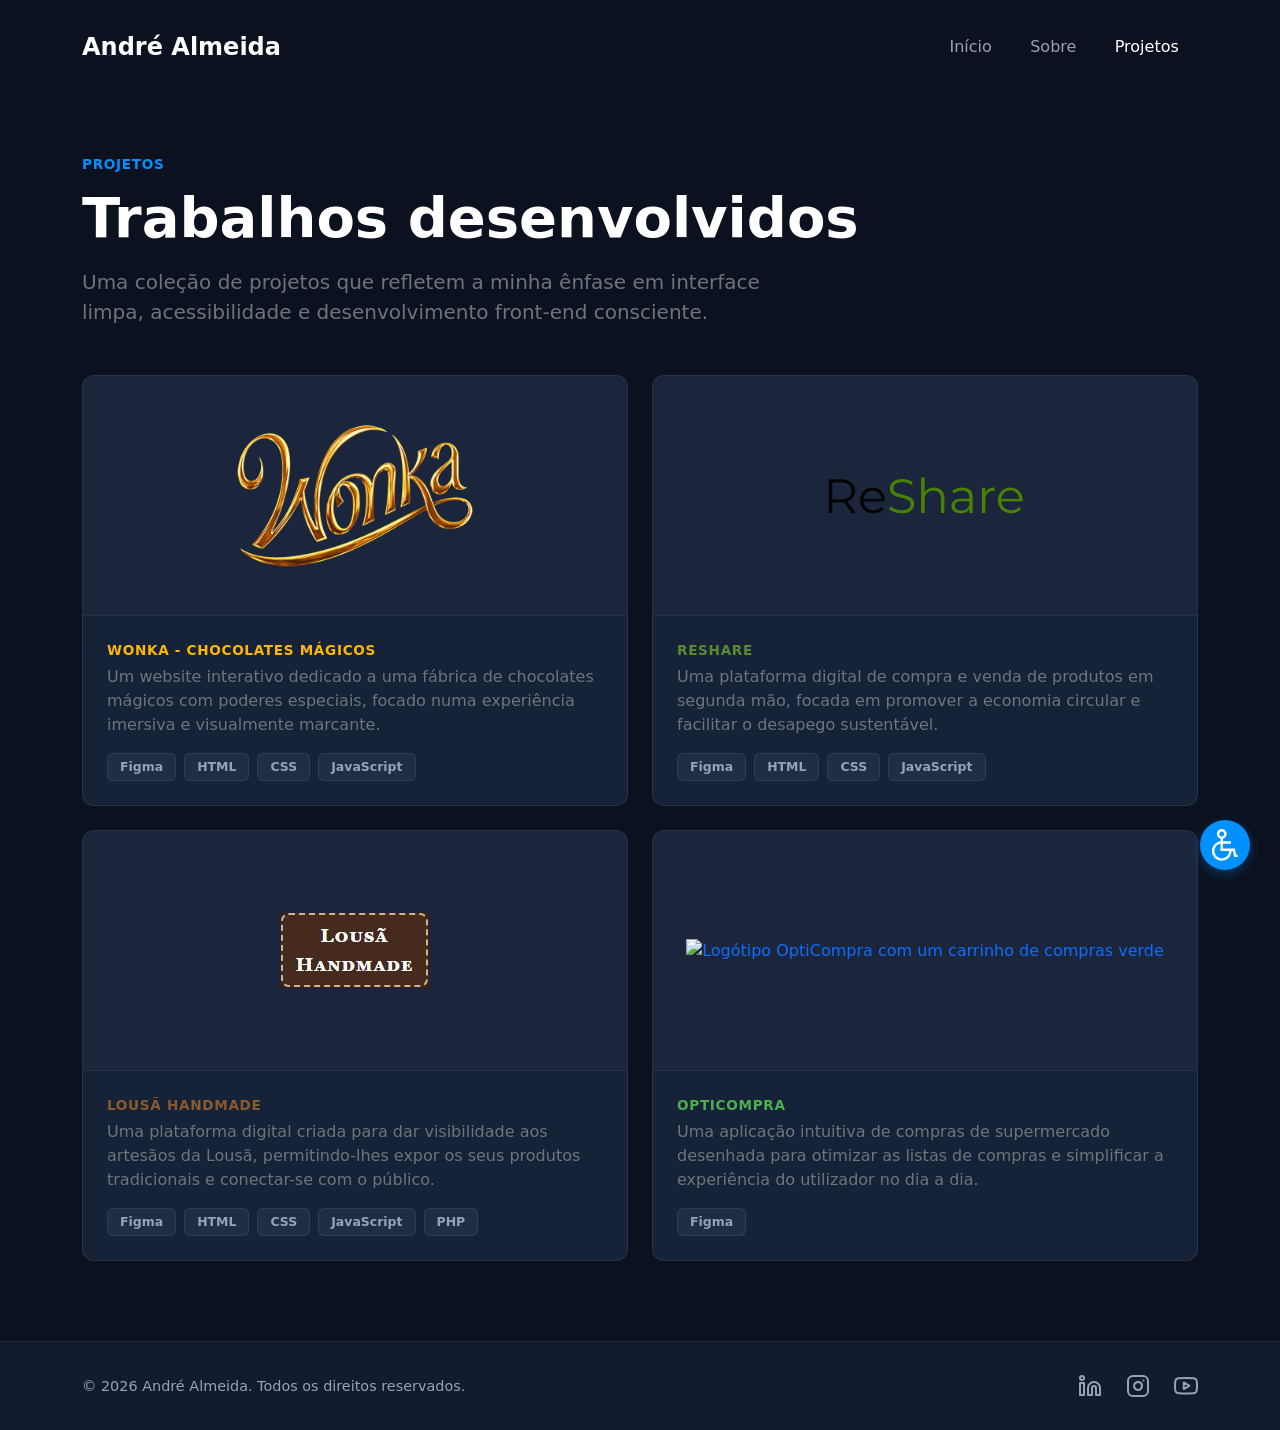
==== projetos.html @ 799956e7 "1 commit" ====
<!DOCTYPE html>
<html lang="pt-PT">
<head>
    <meta charset="UTF-8">
    <meta name="viewport" content="width=device-width, initial-scale=1.0">
    <title>André Almeida - Projetos</title>
    <link href="https://cdn.jsdelivr.net/npm/bootstrap@5.3.3/dist/css/bootstrap.min.css" rel="stylesheet">
    <link rel="stylesheet" href="style.css">
</head>
<body>

    <nav class="navbar navbar-expand-lg navbar-custom fixed-top">
        <div class="container">
            <a class="navbar-brand" href="index.html">André Almeida</a>
            <button class="navbar-toggler navbar-dark" type="button" data-bs-toggle="collapse" data-bs-target="#navbarNav">
                <span class="navbar-toggler-icon"></span>
            </button>
            <div class="collapse navbar-collapse justify-content-end" id="navbarNav">
                <ul class="navbar-nav">
                    <li class="nav-item"><a class="nav-link " href="index.html">Início</a></li>
                    <li class="nav-item"><a class="nav-link " href="sobre.html">Sobre</a></li>
                    <li class="nav-item"><a class="nav-link active" href="projetos.html">Projetos</a></li>
                </ul>
            </div>
        </div>
    </nav>


    <section class="container my-5 pt-4">
        <span class="subtitle-tag">Projetos</span>
        <h1 class="display-4 fw-bold mt-2 mb-3">Trabalhos desenvolvidos</h1>
        <p class="text-secondary fs-5 mb-5" style="max-width: 700px;">
            Uma coleção de projetos que refletem a minha ênfase em interface limpa, acessibilidade e desenvolvimento front-end consciente.
        </p>

        <div class="row g-4">
            
            <div class="col-md-6">
                <a href="#" target="_blank" rel="noopener noreferrer" class="text-decoration-none d-block h-100">
                    <div class="project-card" style="--project-color: #ffb703;">
                        <div class="project-image-container">
                            <img src="imgs/wonka.png" alt="Logótipo dourado do projeto Wonka - Chocolates Mágicos" class="img-fluid project-img">
                        </div>
                        <div class="project-body">
                            <span class="subtitle-tag small d-block mb-1" style="color: var(--project-color) !important;">Wonka - Chocolates Mágicos</span>
                            <p class="text-secondary mb-3">Um website interativo dedicado a uma fábrica de chocolates mágicos com poderes especiais, focado numa experiência imersiva e visualmente marcante.</p>
                            
                            <div class="d-flex flex-wrap gap-2">
                                <span class="project-tag">Figma</span>
                                <span class="project-tag">HTML</span>
                                <span class="project-tag">CSS</span>
                                <span class="project-tag">JavaScript</span>
                            </div>
                        </div>
                    </div>
                </a>
            </div>

            <div class="col-md-6">
                <a href="#" target="_blank" rel="noopener noreferrer" class="text-decoration-none d-block h-100">
                    <div class="project-card" style="--project-color: #588b2f;">
                        <div class="project-image-container">
                            <img src="imgs/ReShare.png" alt="Logótipo do projeto ReShare" class="img-fluid project-img">
                        </div>
                        <div class="project-body">
                            <span class="subtitle-tag small d-block mb-1" style="color: var(--project-color) !important;">ReShare</span>
                            <p class="text-secondary mb-3">Uma plataforma digital de compra e venda de produtos em segunda mão, focada em promover a economia circular e facilitar o desapego sustentável.</p>
                            
                            <div class="d-flex flex-wrap gap-2">
                                <span class="project-tag">Figma</span>
                                <span class="project-tag">HTML</span>
                                <span class="project-tag">CSS</span>
                                <span class="project-tag">JavaScript</span>
                            </div>
                        </div>
                    </div>
                </a>
            </div>

            <div class="col-md-6">
                <a href="#" target="_blank" rel="noopener noreferrer" class="text-decoration-none d-block h-100">
                    <div class="project-card" style="--project-color: #8b5a2b;">
                        <div class="project-image-container">
                            <img src="imgs/Logo.jpg" alt="Logótipo Lousã Handmade com fundo castanho e borda tracejada" class="img-fluid project-img">
                        </div>
                        <div class="project-body">
                            <span class="subtitle-tag small d-block mb-1" style="color: var(--project-color) !important;">Lousã Handmade</span>
                            <p class="text-secondary mb-3">Uma plataforma digital criada para dar visibilidade aos artesãos da Lousã, permitindo-lhes expor os seus produtos tradicionais e conectar-se com o público.</p>
                            
                            <div class="d-flex flex-wrap gap-2">
                                <span class="project-tag">Figma</span>
                                <span class="project-tag">HTML</span>
                                <span class="project-tag">CSS</span>
                                <span class="project-tag">JavaScript</span>
                                <span class="project-tag">PHP</span>
                            </div>
                        </div>
                    </div>
                </a>
            </div>

            <div class="col-md-6">
                <a href="https://www.figma.com/design/0Ju4BWpJG0lXPNcVeQrZLE/Pages?node-id=0-1&t=gzEv1lALtJOMSr1z-1" target="_blank" rel="noopener noreferrer" class="text-decoration-none d-block h-100">
                    <div class="project-card" style="--project-color: #4caf50;">
                        <div class="project-image-container">
                            <img src="imgs/OptiCompra.png" alt="Logótipo OptiCompra com um carrinho de compras verde" class="img-fluid project-img">
                        </div>
                        <div class="project-body">
                            <span class="subtitle-tag small d-block mb-1" style="color: var(--project-color) !important;">OptiCompra</span>
                            <p class="text-secondary mb-3">Uma aplicação intuitiva de compras de supermercado desenhada para otimizar as listas de compras e simplificar a experiência do utilizador no dia a dia.</p>
                            <div class="d-flex flex-wrap gap-2">
                                <span class="project-tag">Figma</span>
                            </div>
                        </div>
                    </div>
                </a>
            </div>

        </div>
    </section>


    <div class="accessibility-widget" title="Acessibilidade">
        <svg width="26" height="32" viewBox="0 0 40 49" fill="none" xmlns="http://www.w3.org/2000/svg">
            <path fill-rule="evenodd" clip-rule="evenodd" d="M18.75 7.5C18.75 9.57108 17.071 11.25 15 11.25C12.9289 11.25 11.25 9.57108 11.25 7.5C11.25 5.42893 12.9289 3.75 15 3.75C17.071 3.75 18.75 5.42893 18.75 7.5ZM22.5 7.5C22.5 10.9947 20.1098 13.9311 16.875 14.7637V18.75H29.0625V22.5H16.875V30H35.2873L37.1623 39.375H39.375V43.125H34.0877L32.2127 33.75H30C30 42.0342 23.2843 48.75 15 48.75C6.71572 48.75 0 42.0342 0 33.75C0 26.1007 5.72568 19.7887 13.125 18.8661V14.7637C9.8902 13.9311 7.5 10.9947 7.5 7.5C7.5 3.35788 10.8579 0 15 0C19.1423 0 22.5 3.35788 22.5 7.5ZM13.125 33.75H26.25C26.25 39.9632 21.2132 45 15 45C8.7868 45 3.75 39.9632 3.75 33.75C3.75 28.1758 7.80428 23.5482 13.125 22.6555V33.75Z" fill="currentColor"/>
        </svg>
    </div>

    <div class="accessibility-modal" id="accessibilityModal">
        <div class="accessibility-modal-content">
            <div class="d-flex justify-content-between align-items-center mb-4">
                <h3 class="m-0 h4 text-white">Acessibilidade</h3>
                <button class="close-modal-btn" id="closeAccessibility" aria-label="Fechar painel">&times;</button>
            </div>
            
            <div class="mb-4">
                <label class="d-block mb-2">Tamanho da fonte: <span id="fontSizeDisplay" class="text-white fw-bold">100%</span></label>
                <div class="d-flex align-items-center gap-3">
                    <button class="btn-zoom" id="decreaseFont" aria-label="Diminuir fonte">&minus;</button>
                    <input type="range" class="font-slider" id="fontSlider" min="75" max="150" step="5" value="100">
                    <button class="btn-zoom" id="increaseFont" aria-label="Aumentar fonte">&plus;</button>
                </div>
            </div>
            
            <button class="btn-reset-accessibility w-100" id="resetAccessibility">Repor Predefinição</button>
        </div>
    </div>

    <footer class="custom-footer">
        <div class="container d-flex flex-column flex-md-row justify-content-between align-items-center gap-3">
            <p class="m-0 text-muted-footer">&copy; 2026 André Almeida. Todos os direitos reservados.</p>
            
            <div class="d-flex gap-4 footer-social-links">
                <a href="https://www.linkedin.com/in/andré-almeida-8872b8412/" target="_blank" rel="noopener noreferrer" aria-label="LinkedIn">
                    <svg xmlns="http://www.w3.org/2000/svg" width="24" height="24" viewBox="0 0 24 24" fill="none" stroke="currentColor" stroke-width="2" stroke-linecap="round" stroke-linejoin="round"><path d="M16 8a6 6 0 0 1 6 6v7h-4v-7a2 2 0 0 0-2-2 2 2 0 0 0-2 2v7h-4v-7a6 6 0 0 1 6-6z"></path><rect x="2" y="9" width="4" height="12"></rect><circle cx="4" cy="4" r="2"></circle></svg>
                </a>

                <a href="https://www.instagram.com/_andre_almeida_17/" target="_blank" rel="noopener noreferrer" aria-label="Instagram">
                    <svg xmlns="http://www.w3.org/2000/svg" width="24" height="24" viewBox="0 0 24 24" fill="none" stroke="currentColor" stroke-width="2" stroke-linecap="round" stroke-linejoin="round"><rect x="2" y="2" width="20" height="20" rx="5" ry="5"></rect><path d="M16 11.37A4 4 0 1 1 12.63 8 4 4 0 0 1 16 11.37z"></path><line x1="17.5" y1="6.5" x2="17.51" y2="6.5"></line></svg>
                </a>

                <a href="https://www.youtube.com/@UAprojetos-pk5ny" target="_blank" rel="noopener noreferrer" aria-label="YouTube">
                    <svg xmlns="http://www.w3.org/2000/svg" width="24" height="24" viewBox="0 0 24 24" fill="none" stroke="currentColor" stroke-width="2" stroke-linecap="round" stroke-linejoin="round"><path d="M22.54 6.42a2.78 2.78 0 0 0-1.94-2C18.88 4 12 4 12 4s-6.88 0-8.6.46a2.78 2.78 0 0 0-1.94 2A29 29 0 0 0 1 11.75a29 29 0 0 0 .46 5.33A2.78 2.78 0 0 0 3.4 19c1.72.46 8.6.46 8.6.46s6.88 0 8.6-.46a2.78 2.78 0 0 0 1.94-2 29 29 0 0 0 .46-5.25 29 29 0 0 0-.46-5.33z"></path><polygon points="9.75 15.02 15.5 11.75 9.75 8.48 9.75 15.02"></polygon></svg>
                </a>
            </div>
        </div>
    </footer>

    <script src="https://cdn.jsdelivr.net/npm/bootstrap@5.3.3/dist/js/bootstrap.bundle.min.js"></script>
    <script src="accessibility.js"></script>
</body>
</html>
---- style.css ----
:root {
    --bg-primary: #0b111e;
    --bg-secondary: #131c2e;
    --accent-blue: #0091ff;
    --text-main: #ffffff;
    --text-muted: #94a3b8;
    --card-bg: #162238;
}

body {
    background-color: var(--bg-primary);
    color: var(--text-main);
    font-family: 'Inter', system-ui, -apple-system, sans-serif;
    overflow-x: hidden;
    min-height: 100vh;
    /* Ajustado para 80px para dar o respiro correto com a navbar fixa */
    padding-top: 80px; 
}

/* Custom Navbar */
.navbar-custom {
    background-color: var(--bg-primary);
    padding: 1.5rem 0;
}
.navbar-custom .navbar-brand {
    color: var(--text-main);
    font-weight: 700;
    font-size: 1.5rem;
}
.navbar-custom .nav-link {
    color: var(--text-muted);
    font-weight: 500;
    padding: 0.5rem 1.2rem !important;
    transition: color 0.3s ease;
}
.navbar-custom .nav-link:hover, 
.navbar-custom .nav-link.active {
    color: var(--text-main);
}

/* Floating Accessibility Widget */
.accessibility-widget {
    position: fixed;
    bottom: 30px;
    right: 30px;
    z-index: 9999;
    background-color: var(--accent-blue);
    width: 50px;
    height: 50px;
    border-radius: 50%;
    display: flex;
    align-items: center;
    justify-content: center;
    color: white;
    box-shadow: 0 4px 12px rgba(0, 145, 255, 0.3);
    cursor: pointer;
    transition: transform 0.2s ease;
}
.accessibility-widget:hover {
    transform: scale(1.05);
}

/* Utility Layouts */
.text-accent {
    color: var(--accent-blue) !important;
}
.subtitle-tag {
    font-size: 0.85rem;
    font-weight: 700;
    letter-spacing: 0.05em;
    color: var(--accent-blue);
    text-transform: uppercase;
}

/* Home Page specific styles */
.hero-section {
    padding: 5rem 0;
}
.hero-title {
    font-size: 3.5rem;
    font-weight: 800;
    line-height: 1.2;
}
.photo-placeholder {
    background-color: #e2e8f0;
    aspect-ratio: 4 / 5;
    border-radius: 4px;
    width: 100%;
    max-width: 400px;
    margin: 0 auto;
}
.btn-pill-filled {
    background-color: var(--accent-blue);
    color: white;
    border-radius: 50px;
    padding: 0.75rem 2rem;
    font-weight: 500;
    border: none;
    transition: background-color 0.3s ease;
}
.btn-pill-filled:hover {
    background-color: #0077dd;
    color: white;
}
.btn-pill-outline {
    background-color: transparent;
    color: var(--text-main);
    border: 1px solid var(--text-muted);
    border-radius: 50px;
    padding: 0.75rem 2rem;
    font-weight: 500;
    transition: all 0.3s ease;
}
.btn-pill-outline:hover {
    border-color: var(--text-main);
    color: var(--text-main);
}
.highlight-bar {
    background-color: var(--bg-secondary);
    padding: 1.5rem 0;
    border-top: 1px solid rgba(255,255,255,0.05);
    border-bottom: 1px solid rgba(255,255,255,0.05);
}
.highlight-item {
    display: flex;
    align-items: center;
    justify-content: center;
    gap: 0.5rem;
    font-weight: 500;
}

/* Motivation, Process & Competências Cards */
.custom-card {
    background-color: var(--card-bg);
    border: 1px solid rgba(255,255,255,0.05);
    border-radius: 8px;
    padding: 2rem;
    height: 100%;
}
.custom-card h4 {
    font-size: 1.2rem;
    font-weight: 700;
    margin-bottom: 1rem;
}

/* --- Estilização dos Cards de Projetos --- */
.project-card {
    /* Cor padrão azul caso algum card não tenha cor definida no HTML */
    --project-color: var(--accent-blue); 
    
    background-color: var(--card-bg);
    border: 1px solid rgba(255, 255, 255, 0.08);
    border-radius: 12px;
    overflow: hidden;
    height: 100%;
    transition: border-color 0.3s ease, box-shadow 0.3s ease;
}

/* Quando passas o rato no card, a borda ganha a cor personalizada do projeto */
.project-card:hover {
    border-color: var(--project-color);
    box-shadow: 0 8px 24px rgba(0, 0, 0, 0.3);
}

.project-image-container {
    background-color: rgba(255, 255, 255, 0.02);
    padding: 2rem;
    display: flex;
    align-items: center;
    justify-content: center;
    height: 240px; 
    overflow: hidden;
    border-bottom: 1px solid rgba(255, 255, 255, 0.05);
}

.project-img {
    max-height: 100%;
    max-width: 100%;
    object-fit: contain;
    transition: transform 0.4s ease;
}

.project-card:hover .project-img {
    transform: scale(1.06);
}

.project-body {
    padding: 1.5rem;
}

/* Os retângulos das tecnologias */
.project-tag {
    display: inline-block;
    background-color: rgba(255, 255, 255, 0.05);
    color: var(--text-muted);
    font-size: 0.78rem;
    font-weight: 600;
    padding: 4px 12px;
    border-radius: 6px;
    border: 1px solid rgba(255, 255, 255, 0.08);
    transition: all 0.2s ease;
}

/* No hover, as tags de tecnologia também acendem com a cor do projeto */
.project-card:hover .project-tag {
    border-color: var(--project-color);
    color: #ffffff;
    background-color: rgba(255, 255, 255, 0.08);
}

/* --- Painel / Modal de Acessibilidade --- */
.accessibility-modal {
    position: fixed;
    bottom: 95px;
    right: 30px;
    width: 320px;
    background-color: var(--bg-secondary);
    border: 1px solid rgba(255, 255, 255, 0.1);
    border-radius: 12px;
    box-shadow: 0 10px 25px rgba(0, 0, 0, 0.5);
    z-index: 10000;
    display: none;
    opacity: 0;
    transform: translateY(10px);
    transition: opacity 0.3s ease, transform 0.3s ease;
}
.accessibility-modal.show {
    display: block;
    opacity: 1;
    transform: translateY(0);
}
.accessibility-modal-content {
    padding: 1.5rem;
}
.close-modal-btn {
    background: none;
    border: none;
    color: var(--text-main);
    font-size: 1.5rem;
    cursor: pointer;
    line-height: 1;
    padding: 0;
}
.close-modal-btn:hover {
    color: var(--accent-blue);
}

/* Controlos do Slider e Botões - e + */
.btn-zoom {
    background-color: rgba(255, 255, 255, 0.05);
    border: 1px solid rgba(255, 255, 255, 0.1);
    color: var(--text-main);
    width: 36px;
    height: 36px;
    border-radius: 6px;
    font-size: 1.2rem;
    display: flex;
    align-items: center;
    justify-content: center;
    cursor: pointer;
    transition: all 0.2s ease;
}
.btn-zoom:hover {
    background-color: rgba(255, 255, 255, 0.1);
    border-color: var(--accent-blue);
}
.font-slider {
    flex-grow: 1;
    -webkit-appearance: none;
    appearance: none;
    height: 6px;
    border-radius: 3px;
    background: rgba(255, 255, 255, 0.1);
    outline: none;
}
.font-slider::-webkit-slider-thumb {
    -webkit-appearance: none;
    appearance: none;
    width: 16px;
    height: 16px;
    border-radius: 50%;
    background: var(--accent-blue);
    cursor: pointer;
}
.font-slider::-moz-range-thumb {
    width: 16px;
    height: 16px;
    border-radius: 50%;
    background: var(--accent-blue);
    cursor: pointer;
    border: none;
}

/* Botão Repor Predefinição */
.btn-reset-accessibility {
    background: transparent;
    border: 1px solid var(--text-muted);
    color: var(--text-main);
    padding: 0.6rem;
    border-radius: 6px;
    font-weight: 500;
    cursor: pointer;
    margin-top: 0.5rem;
    transition: all 0.2s ease;
}
.btn-reset-accessibility:hover {
    border-color: var(--text-main);
    background-color: rgba(255, 255, 255, 0.02);
}

/* --- Efeito de Foto "Hover" (Sobre) --- */
.photo-hover-container {
    position: relative;
    width: 100%;
    max-width: 400px;
    margin: 0 auto;
    aspect-ratio: 4 / 5;
    border-radius: 8px;
    overflow: hidden;
    cursor: pointer;
}

.photo-hover-container img {
    position: absolute;
    top: 0;
    left: 0;
    width: 100%;
    height: 100%;
    object-fit: cover;
    transition: opacity 0.6s ease;
}

.photo-main {
    z-index: 2;
    opacity: 1;
}

.photo-over {
    z-index: 1;
    opacity: 0;
}

.photo-icon {
    position: absolute;
    bottom: 15px;
    right: 15px;
    z-index: 3;
    opacity: 1;
    transition: opacity 0.6s ease;
    background: var(--bg-secondary);
    width: 56px;
    height: 56px;
    border-radius: 50%;
    display: flex;
    align-items: center;
    justify-content: center;
    border: 2px solid var(--accent-blue);
    box-shadow: 0 4px 12px rgba(0, 0, 0, 0.4);
}

.photo-icon svg {
    width: 28px !important;
    height: 28px !important;
    stroke: var(--accent-blue) !important;
    fill: none;
}

.photo-hover-container:hover .photo-main,
.photo-hover-container:hover .photo-icon {
    opacity: 0;
}

.photo-hover-container:hover .photo-over {
    opacity: 1;
}

/* --- Novo Estilo do Footer --- */
.custom-footer {
    background-color: var(--bg-secondary);
    padding: 2rem 0;
    border-top: 1px solid rgba(255, 255, 255, 0.05);
    margin-top: 5rem;
}

.text-muted-footer {
    color: var(--text-muted);
    font-size: 0.9rem;
}

.footer-social-links a {
    color: var(--text-muted);
    transition: color 0.3s ease, transform 0.2s ease;
    display: inline-block;
}

.footer-social-links a:hover {
    color: var(--accent-blue);
    transform: translateY(-3px);
}

.footer-social-links svg {
    display: block;
}
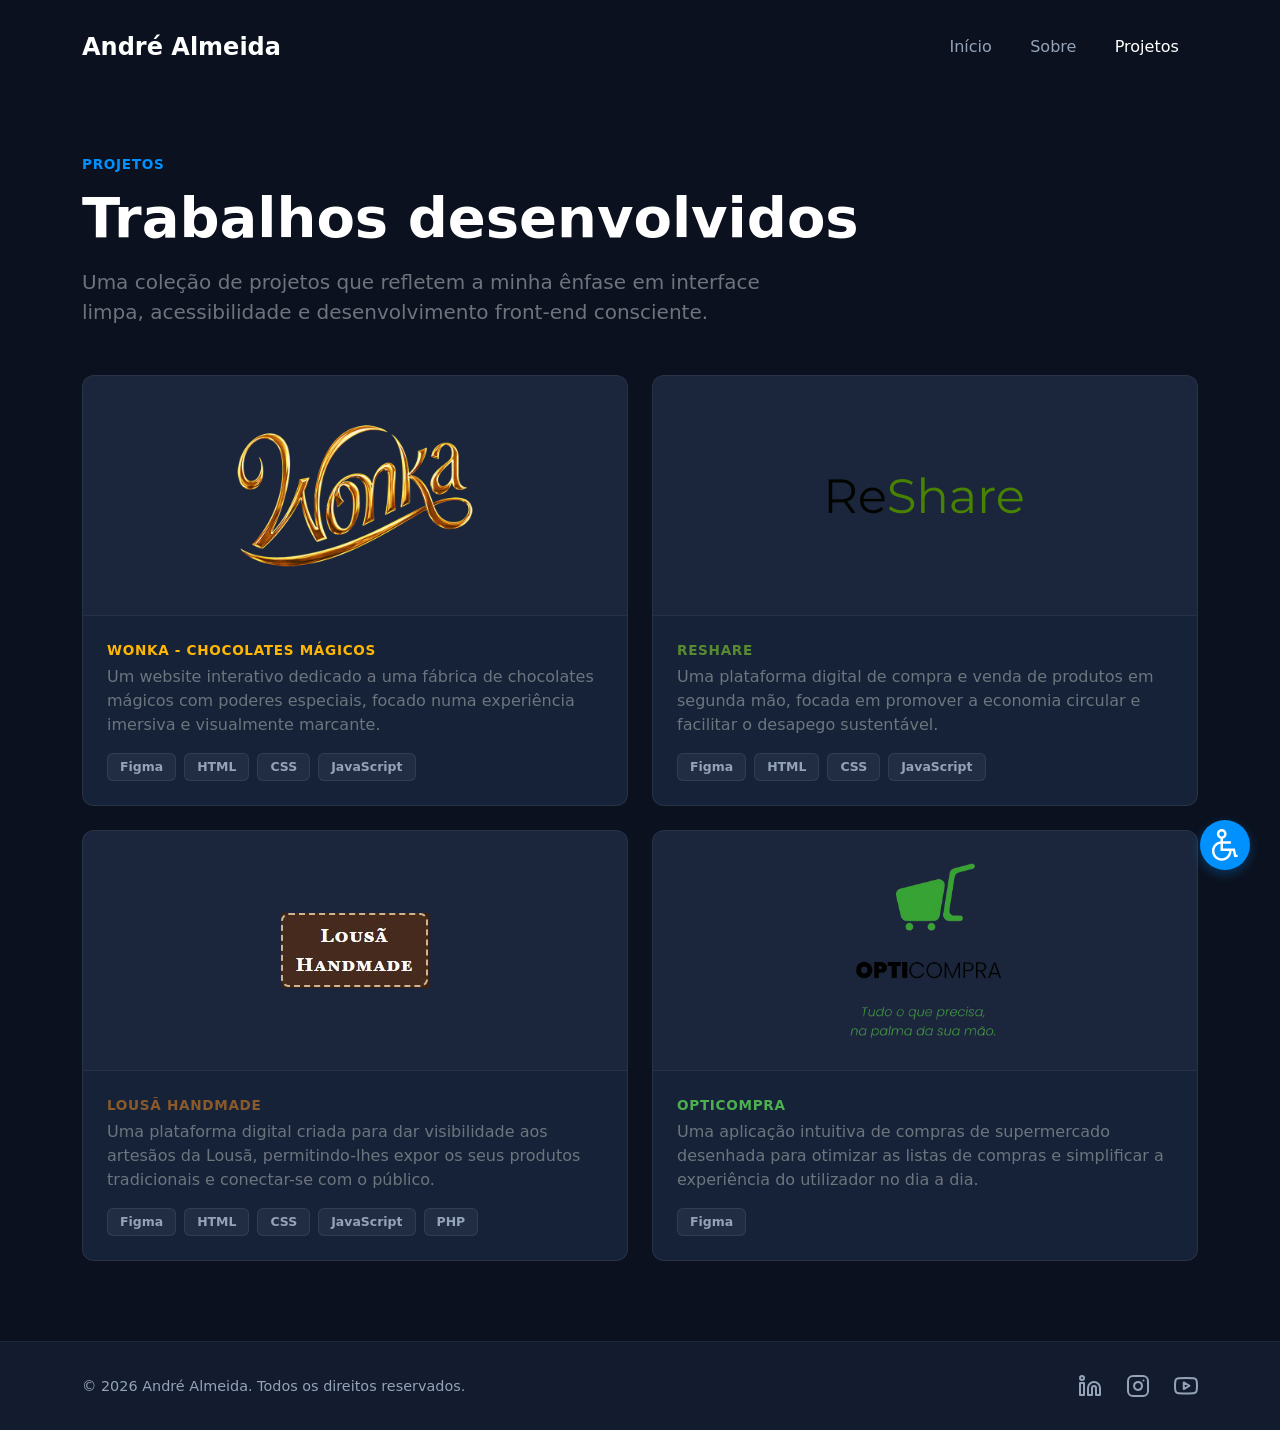
==== commit 8339df50: "img img opticompra" ====
--- a/projetos.html
+++ b/projetos.html
@@ -36,7 +36,7 @@
         <div class="row g-4">
             
             <div class="col-md-6">
-                <a href="#" target="_blank" rel="noopener noreferrer" class="text-decoration-none d-block h-100">
+                <a href="https://mrnandinho.github.io/Willy-Wonka/" target="_blank" rel="noopener noreferrer" class="text-decoration-none d-block h-100">
                     <div class="project-card" style="--project-color: #ffb703;">
                         <div class="project-image-container">
                             <img src="imgs/wonka.png" alt="Logótipo dourado do projeto Wonka - Chocolates Mágicos" class="img-fluid project-img">
@@ -57,7 +57,7 @@
             </div>
 
             <div class="col-md-6">
-                <a href="#" target="_blank" rel="noopener noreferrer" class="text-decoration-none d-block h-100">
+                <a href="https://mrnandinho.github.io/ReShare/" target="_blank" rel="noopener noreferrer" class="text-decoration-none d-block h-100">
                     <div class="project-card" style="--project-color: #588b2f;">
                         <div class="project-image-container">
                             <img src="imgs/ReShare.png" alt="Logótipo do projeto ReShare" class="img-fluid project-img">
@@ -78,7 +78,7 @@
             </div>
 
             <div class="col-md-6">
-                <a href="#" target="_blank" rel="noopener noreferrer" class="text-decoration-none d-block h-100">
+                <a href="https://github.com/Tiagos121/Lousa_HandMade.git" target="_blank" rel="noopener noreferrer" class="text-decoration-none d-block h-100">
                     <div class="project-card" style="--project-color: #8b5a2b;">
                         <div class="project-image-container">
                             <img src="imgs/Logo.jpg" alt="Logótipo Lousã Handmade com fundo castanho e borda tracejada" class="img-fluid project-img">
@@ -103,7 +103,7 @@
                 <a href="https://www.figma.com/design/0Ju4BWpJG0lXPNcVeQrZLE/Pages?node-id=0-1&t=gzEv1lALtJOMSr1z-1" target="_blank" rel="noopener noreferrer" class="text-decoration-none d-block h-100">
                     <div class="project-card" style="--project-color: #4caf50;">
                         <div class="project-image-container">
-                            <img src="imgs/OptiCompra.png" alt="Logótipo OptiCompra com um carrinho de compras verde" class="img-fluid project-img">
+                            <img src="imgs/opticompra.png" alt="Logótipo OptiCompra com um carrinho de compras verde" class="img-fluid project-img">
                         </div>
                         <div class="project-body">
                             <span class="subtitle-tag small d-block mb-1" style="color: var(--project-color) !important;">OptiCompra</span>
--- a/style.css
+++ b/style.css
@@ -13,7 +13,6 @@
     font-family: 'Inter', system-ui, -apple-system, sans-serif;
     overflow-x: hidden;
     min-height: 100vh;
-    /* Ajustado para 80px para dar o respiro correto com a navbar fixa */
     padding-top: 80px; 
 }
 
@@ -60,7 +59,7 @@
     transform: scale(1.05);
 }
 
-/* Utility Layouts */
+
 .text-accent {
     color: var(--accent-blue) !important;
 }
@@ -72,7 +71,7 @@
     text-transform: uppercase;
 }
 
-/* Home Page specific styles */
+/* Home Page styles */
 .hero-section {
     padding: 5rem 0;
 }
@@ -143,11 +142,9 @@
     margin-bottom: 1rem;
 }
 
-/* --- Estilização dos Cards de Projetos --- */
+/* Estilização dos Cards de Projetos */
 .project-card {
-    /* Cor padrão azul caso algum card não tenha cor definida no HTML */
     --project-color: var(--accent-blue); 
-    
     background-color: var(--card-bg);
     border: 1px solid rgba(255, 255, 255, 0.08);
     border-radius: 12px;
@@ -156,7 +153,6 @@
     transition: border-color 0.3s ease, box-shadow 0.3s ease;
 }
 
-/* Quando passas o rato no card, a borda ganha a cor personalizada do projeto */
 .project-card:hover {
     border-color: var(--project-color);
     box-shadow: 0 8px 24px rgba(0, 0, 0, 0.3);
@@ -201,7 +197,6 @@
     transition: all 0.2s ease;
 }
 
-/* No hover, as tags de tecnologia também acendem com a cor do projeto */
 .project-card:hover .project-tag {
     border-color: var(--project-color);
     color: #ffffff;
@@ -308,7 +303,7 @@
     background-color: rgba(255, 255, 255, 0.02);
 }
 
-/* --- Efeito de Foto "Hover" (Sobre) --- */
+/* Efeito de Foto "Hover" (Sobre) */
 .photo-hover-container {
     position: relative;
     width: 100%;
@@ -374,7 +369,7 @@
     opacity: 1;
 }
 
-/* --- Novo Estilo do Footer --- */
+/* Estilo do Footer */
 .custom-footer {
     background-color: var(--bg-secondary);
     padding: 2rem 0;
@@ -400,4 +395,112 @@
 
 .footer-social-links svg {
     display: block;
+}
+
+/* Definições dos Keyframes */
+
+
+@keyframes fadeInUp {
+from {
+opacity: 0;
+transform: translateY(24px);
+}
+to {
+opacity: 1;
+transform: translateY(0);
+}
+}
+
+@keyframes fadeIn {
+from { opacity: 0; }
+to { opacity: 1; }
+}
+
+.hero-section,
+section.container,
+.timeline-container,
+.highlight-bar {
+animation: fadeInUp 0.8s cubic-bezier(0.16, 1, 0.3, 1) both;
+}
+
+
+.hero-section .text-secondary,
+section.container .text-secondary,
+.highlight-bar {
+animation-delay: 0.15s;
+}
+
+.hero-section .d-flex,
+.row.g-4,
+.timeline-item {
+animation: fadeInUp 0.9s cubic-bezier(0.16, 1, 0.3, 1) both;
+animation-delay: 0.25s;
+}
+
+
+.navbar-custom {
+animation: fadeIn 0.5s ease both;
+}
+
+
+.btn-pill-filled,
+.btn-pill-outline {
+transition: transform 0.25s cubic-bezier(0.2, 0.8, 0.2, 1), background-color 0.25s ease, border-color 0.25s ease, box-shadow 0.25s ease !important;
+}
+
+.btn-pill-filled:hover {
+transform: translateY(-2px) scale(1.03);
+box-shadow: 0 6px 20px rgba(0, 145, 255, 0.25);
+}
+
+.btn-pill-outline:hover {
+transform: translateY(-2px) scale(1.03);
+box-shadow: 0 6px 20px rgba(255, 255, 255, 0.05);
+}
+
+
+.btn-pill-filled:active,
+.btn-pill-outline:active {
+transform: translateY(0) scale(0.98);
+}
+
+/* Cards de Competências / Motivação ("O que me motiva") */
+.custom-card {
+transition: transform 0.3s cubic-bezier(0.2, 0.8, 0.2, 1), border-color 0.3s ease, box-shadow 0.3s ease !important;
+}
+
+.custom-card:hover {
+transform: translateY(-4px);
+border-color: rgba(255, 255, 255, 0.12);
+box-shadow: 0 12px 30px rgba(0, 0, 0, 0.4);
+}
+
+/* Links das Redes Sociais no Footer */
+.footer-social-links a {
+transition: color 0.25s ease, transform 0.25s cubic-bezier(0.2, 0.8, 0.2, 1) !important;
+}
+
+.footer-social-links a:hover {
+transform: translateY(-3px) scale(1.1);
+}
+
+/* Elemento de "Descobrir Mais" (Seta na Home) */
+.text-center.my-5.pt-3 a {
+transition: transform 0.3s ease;
+}
+.text-center.my-5.pt-3 a:hover {
+transform: translateY(3px);
+}
+
+/* (Acessibilidade) */
+@media (prefers-reduced-motion: reduce) {
+*, ::before, ::after {
+animation-delay: -1ms !important;
+animation-duration: 1ms !important;
+animation-iteration-count: 1 !important;
+background-attachment: scroll !important;
+scroll-behavior: auto !important;
+transition-duration: 0s !important;
+transition-delay: 0s !important;
+}
 }
